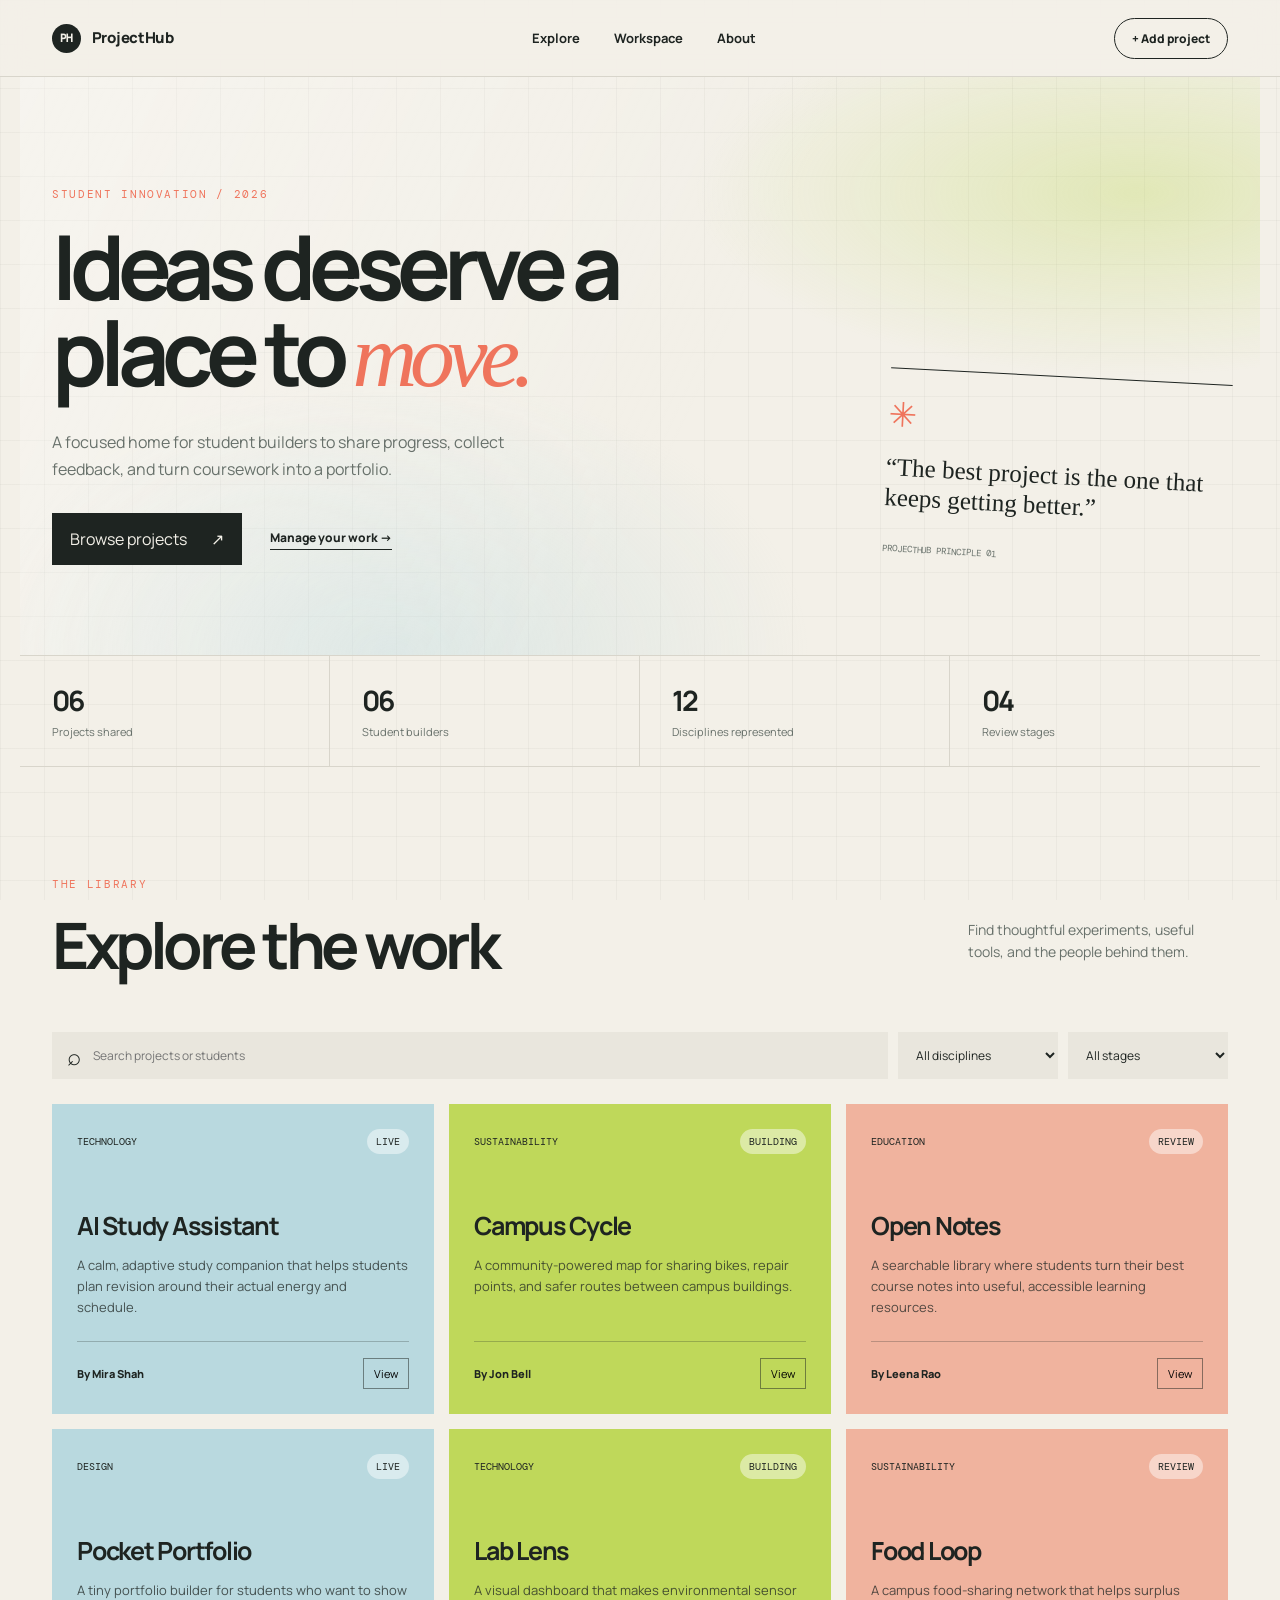
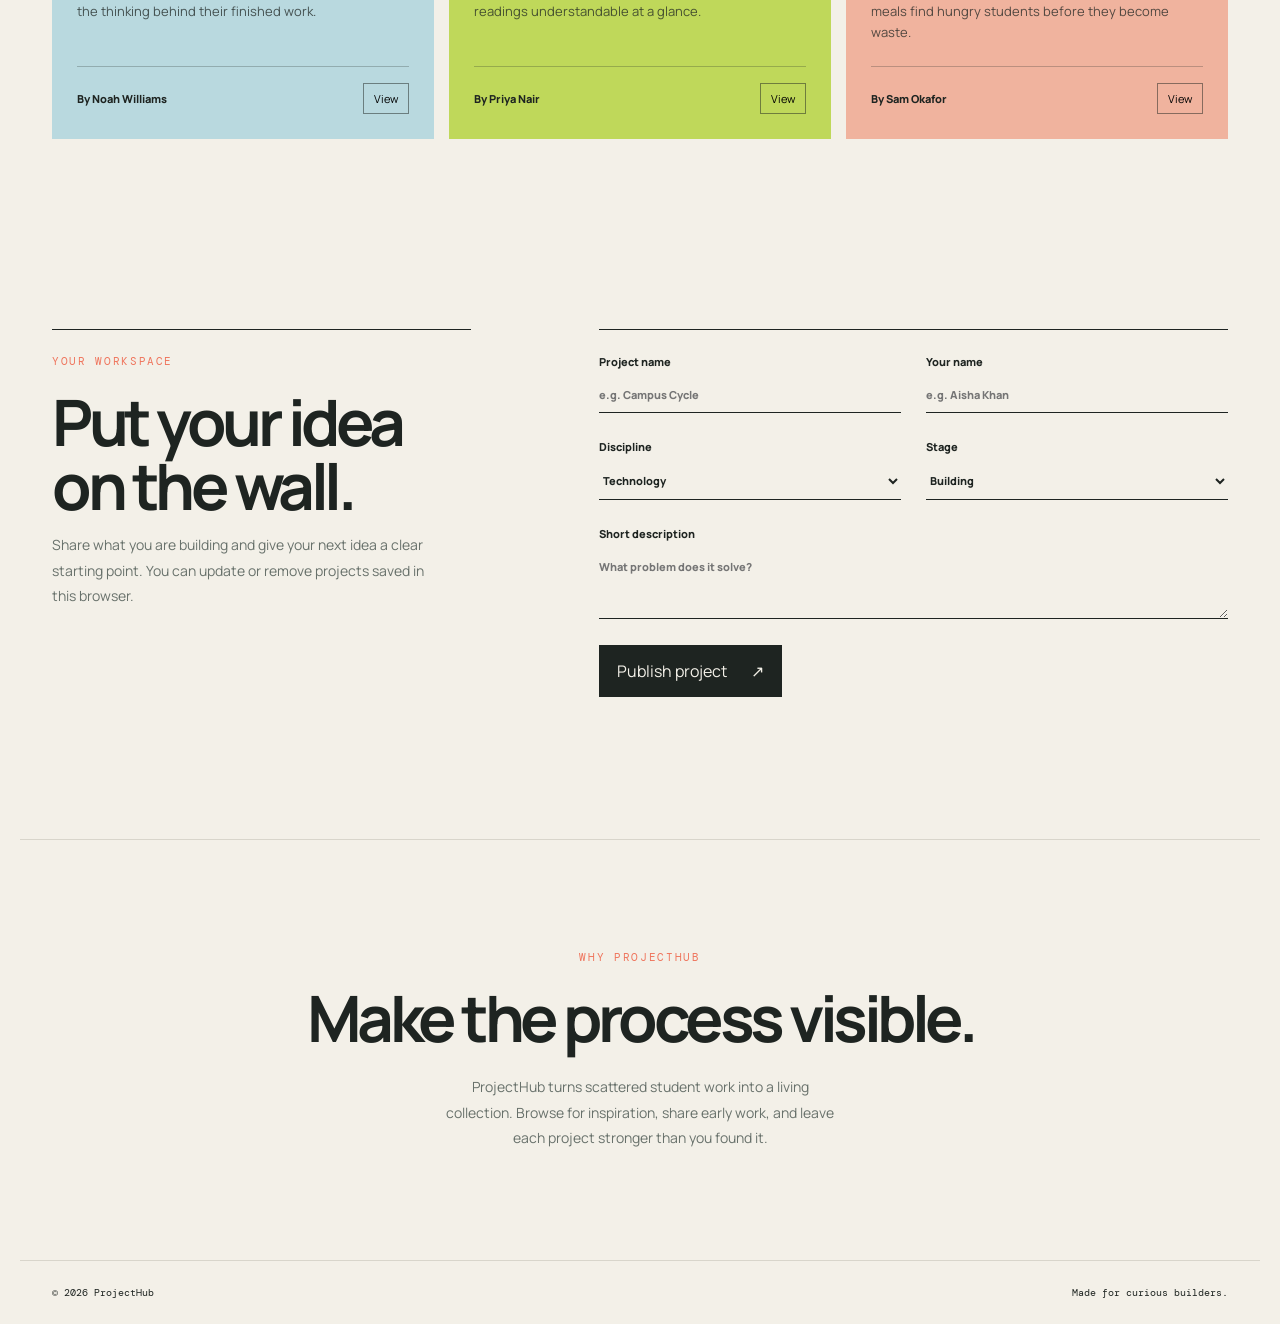
==== ProjectHub_OneFile.html @ 14b0f928 "Add files via upload" ====
<!DOCTYPE html>
<html lang="en">
<head>
    <meta charset="UTF-8">
    <meta name="viewport" content="width=device-width, initial-scale=1.0">
    <meta name="description" content="A student project showcase and management workspace.">
    <title>ProjectHub | Student Showcase</title>
    <link rel="preconnect" href="https://fonts.googleapis.com">
    <link rel="preconnect" href="https://fonts.gstatic.com" crossorigin>
    <link href="https://fonts.googleapis.com/css2?family=DM+Mono:wght@400;500&family=Manrope:wght@400;500;600;700;800&display=swap" rel="stylesheet">

    <style>
:root { --ink: #1e2421; --paper: #f3f0e8; --muted: #68716b; --line: #d8d5cb; --accent: #ef745c; --green: #bfd85a; --blue: #b9d9df; --shadow: 0 22px 50px rgba(30,36,33,.12); }
* { box-sizing: border-box; }
html { scroll-behavior: smooth; }
body { margin: 0; background: var(--paper); color: var(--ink); font-family: Manrope, sans-serif; overflow-x: hidden; }
body::before { background-image: linear-gradient(rgba(30,36,33,.035) 1px, transparent 1px), linear-gradient(90deg, rgba(30,36,33,.035) 1px, transparent 1px); background-size: 44px 44px; content: ""; inset: 0; pointer-events: none; position: fixed; z-index: -1; }
a { color: inherit; text-decoration: none; }
button, input, select, textarea { font: inherit; }
.site-header { border-bottom: 1px solid var(--line); background: rgba(243,240,232,.82); position: sticky; top: 0; z-index: 10; backdrop-filter: blur(16px); }
.nav-shell { align-items: center; display: flex; justify-content: space-between; margin: auto; max-width: 1240px; min-height: 76px; padding: 0 32px; }
.brand { font-size: 15px; font-weight: 800; letter-spacing: -.02em; }.brand span { align-items: center; background: var(--ink); border-radius: 50%; color: var(--paper); display: inline-flex; font-family: 'DM Mono', monospace; font-size: 11px; height: 29px; justify-content: center; margin-right: 8px; width: 29px; }
.nav-links { display: flex; gap: 34px; font-size: 13px; font-weight: 700; }.nav-links a:hover, .text-link:hover { color: var(--accent); }
.nav-action { border: 1px solid var(--ink); border-radius: 30px; font-size: 12px; font-weight: 800; padding: 11px 17px; transition: .25s ease; }.nav-action:hover { background: var(--ink); color: var(--paper); transform: translateY(-2px); }
.hero-shell { background: linear-gradient(115deg, rgba(255,255,255,.3), transparent 55%), radial-gradient(ellipse at 90% 20%, rgba(191,216,90,.34), transparent 28%), radial-gradient(ellipse at 30% 100%, rgba(185,217,223,.4), transparent 34%); display: grid; grid-template-columns: minmax(0, 1.5fr) minmax(260px, .7fr); gap: 8vw; margin: auto; max-width: 1240px; min-height: 560px; padding: 110px 32px 90px; }
.eyebrow { color: var(--accent); font-family: 'DM Mono', monospace; font-size: 11px; letter-spacing: .15em; margin: 0 0 22px; }.hero-copy h1 { font-size: clamp(3.4rem, 7vw, 7rem); letter-spacing: -.08em; line-height: .96; margin: 0; max-width: 800px; }.hero-copy h1 em { color: var(--accent); font-family: Georgia, serif; font-weight: 400; }.hero-text { color: var(--muted); font-size: 16px; line-height: 1.7; margin: 30px 0; max-width: 490px; }.hero-actions { align-items: center; display: flex; gap: 28px; }.button { border: 0; cursor: pointer; display: inline-flex; gap: 24px; justify-content: space-between; padding: 15px 18px; }.button-dark { background: var(--ink); color: var(--paper); }.button-dark:hover { background: var(--accent); }.text-link { border-bottom: 1px solid var(--ink); font-size: 12px; font-weight: 800; padding-bottom: 3px; }.hero-note { align-self: end; border-top: 1px solid var(--ink); padding-top: 22px; transform: rotate(3deg); }.note-mark { color: var(--accent); font-size: 34px; }.hero-note p { font-family: Georgia, serif; font-size: 25px; line-height: 1.2; margin: 16px 0 22px; }.hero-note small { color: var(--muted); font-family: 'DM Mono', monospace; font-size: 9px; }
.metrics { border-bottom: 1px solid var(--line); border-top: 1px solid var(--line); display: grid; grid-template-columns: repeat(4, 1fr); margin: 0 auto; max-width: 1240px; }.metrics div { border-right: 1px solid var(--line); padding: 25px 32px; }.metrics div:last-child { border: 0; }.metrics strong { display: block; font-size: 28px; letter-spacing: -.06em; }.metrics span { color: var(--muted); font-size: 11px; }
.content-section, .workspace-section, .about-section { margin: auto; max-width: 1240px; padding: 110px 32px; }.section-heading { align-items: end; display: flex; justify-content: space-between; }.section-heading h2, .workspace-copy h2, .about-section h2 { font-size: clamp(2.4rem, 5vw, 4.3rem); letter-spacing: -.07em; line-height: 1; margin: 0; }.section-intro { color: var(--muted); font-size: 14px; line-height: 1.6; max-width: 260px; }.toolbar { display: flex; gap: 10px; margin: 55px 0 25px; }.search-box { align-items: center; background: #e9e6dd; display: flex; flex: 1; gap: 8px; padding: 0 15px; }.search-box span { font-size: 24px; }.search-box input, .toolbar select { background: transparent; border: 0; color: var(--ink); font-size: 12px; outline: 0; padding: 14px 4px; width: 100%; }.toolbar select { background: #e9e6dd; cursor: pointer; padding: 14px; width: 160px; }
.project-grid { display: grid; gap: 15px; grid-template-columns: repeat(3, 1fr); }.project-card { background: var(--blue); display: flex; flex-direction: column; min-height: 310px; padding: 25px; position: relative; }.project-card:nth-child(3n+2) { background: var(--green); }.project-card:nth-child(3n) { background: #f0b39e; }.card-top { align-items: center; display: flex; justify-content: space-between; }.category, .status { font-family: 'DM Mono', monospace; font-size: 10px; text-transform: uppercase; }.status { background: rgba(255,255,255,.45); border-radius: 20px; padding: 6px 9px; }.project-card h3 { font-size: 25px; letter-spacing: -.05em; margin: 54px 0 12px; }.project-card p { color: rgba(30,36,33,.75); font-size: 13px; line-height: 1.6; margin: 0; }.card-footer { align-items: center; border-top: 1px solid rgba(30,36,33,.25); display: flex; justify-content: space-between; margin-top: auto; padding-top: 16px; }.owner { font-size: 11px; font-weight: 800; }.card-actions { display: flex; gap: 8px; }.card-actions button { background: transparent; border: 1px solid rgba(30,36,33,.5); cursor: pointer; font-size: 11px; padding: 7px 10px; }.card-actions button:hover { background: var(--ink); color: var(--paper); }.empty-state { color: var(--muted); padding: 50px 0; text-align: center; }
.workspace-section { display: grid; gap: 10vw; grid-template-columns: .8fr 1.2fr; padding-bottom: 130px; padding-top: 80px; }.workspace-section > * { border-top: 1px solid var(--ink); padding-top: 24px; }.workspace-copy p:last-child, .about-section > p:last-child { color: var(--muted); font-size: 14px; line-height: 1.8; max-width: 390px; }.project-form label { display: block; font-size: 11px; font-weight: 800; }.project-form input, .project-form select, .project-form textarea { background: transparent; border: 0; border-bottom: 1px solid var(--ink); border-radius: 0; color: var(--ink); display: block; margin: 8px 0 26px; outline: 0; padding: 10px 0; width: 100%; }.project-form textarea { min-height: 70px; resize: vertical; }.form-row { display: grid; gap: 25px; grid-template-columns: 1fr 1fr; }.form-message { color: #4d7533; font-size: 12px; }.about-section { border-top: 1px solid var(--line); text-align: center; }.about-section h2 { margin-bottom: 24px; }.about-section > p:last-child { margin: auto; }
dialog { background: var(--paper); border: 1px solid var(--ink); max-width: 520px; padding: 42px; width: calc(100% - 40px); }.close-dialog { background: transparent; border: 0; cursor: pointer; font-size: 28px; position: absolute; right: 16px; top: 10px; }.dialog-meta { color: var(--accent); font-family: 'DM Mono', monospace; font-size: 11px; }.dialog-title { font-size: 35px; letter-spacing: -.06em; }.dialog-description { color: var(--muted); line-height: 1.7; }.dialog-owner { font-size: 12px; font-weight: 800; }::backdrop { background: rgba(30,36,33,.45); }
footer { border-top: 1px solid var(--line); display: flex; font-family: 'DM Mono', monospace; font-size: 10px; justify-content: space-between; margin: auto; max-width: 1240px; padding: 25px 32px; }
@keyframes rise-in { from { opacity: 0; transform: translateY(16px); } to { opacity: 1; transform: translateY(0); } }
@media (prefers-reduced-motion: reduce) { *, *::before, *::after { animation-duration: .01ms !important; scroll-behavior: auto !important; transition-duration: .01ms !important; } }
@media (max-width: 720px) { .nav-shell { padding: 0 18px; }.nav-links { display: none; }.nav-action { padding: 9px 12px; }.hero-shell, .workspace-section { display: block; padding: 75px 20px; }.hero-note { margin: 80px 20px 0; }.metrics { grid-template-columns: repeat(2, 1fr); }.metrics div { border-bottom: 1px solid var(--line); padding: 20px; }.metrics div:nth-child(2) { border-right: 0; }.content-section, .about-section { padding: 75px 20px; }.section-heading { display: block; }.section-intro { margin-top: 20px; }.toolbar { flex-wrap: wrap; margin-top: 35px; }.search-box { flex-basis: 100%; }.toolbar select { flex: 1; width: auto; }.project-grid { grid-template-columns: 1fr; }.workspace-copy { margin-bottom: 55px; }.form-row { display: block; }.hero-actions { align-items: flex-start; flex-direction: column; gap: 20px; }footer { padding: 22px 20px; } }
.project-card { animation: rise-in .55s both; transition: box-shadow .25s ease, transform .25s ease; }
.project-card:hover { box-shadow: var(--shadow); transform: translateY(-7px) rotate(-.5deg); }
.button-dark { transition: .25s ease; }
.button-dark:hover { box-shadow: 0 10px 22px rgba(239,116,92,.2); transform: translateY(-3px); }
.card-actions button { transition: .2s ease; }
    </style>
</head>
<body>
    <header class="site-header">
        <nav class="nav-shell" aria-label="Main navigation">
            <a class="brand" href="#top" aria-label="ProjectHub home"><span>PH</span> ProjectHub</a>
            <div class="nav-links">
                <a href="#projects">Explore</a>
                <a href="#workspace">Workspace</a>
                <a href="#about">About</a>
            </div>
            <a class="nav-action" href="#workspace">+ Add project</a>
        </nav>
    </header>

    <main id="top">
        <section class="hero-shell">
            <div class="hero-copy">
                <p class="eyebrow">STUDENT INNOVATION / 2026</p>
                <h1>Ideas deserve a place to <em>move.</em></h1>
                <p class="hero-text">A focused home for student builders to share progress, collect feedback, and turn coursework into a portfolio.</p>
                <div class="hero-actions">
                    <a class="button button-dark" href="#projects">Browse projects <span>↗</span></a>
                    <a class="text-link" href="#workspace">Manage your work <span>→</span></a>
                </div>
            </div>
            <div class="hero-note" aria-label="ProjectHub introduction">
                <span class="note-mark">✳</span>
                <p>“The best project is the one that keeps getting better.”</p>
                <small>PROJECTHUB PRINCIPLE 01</small>
            </div>
        </section>

        <section class="metrics" aria-label="ProjectHub overview">
            <div><strong id="projectCount">0</strong><span>Projects shared</span></div>
            <div><strong id="studentCount">0</strong><span>Student builders</span></div>
            <div><strong>12</strong><span>Disciplines represented</span></div>
            <div><strong>04</strong><span>Review stages</span></div>
        </section>

        <section class="content-section" id="projects">
            <div class="section-heading">
                <div><p class="eyebrow">THE LIBRARY</p><h2>Explore the work</h2></div>
                <p class="section-intro">Find thoughtful experiments, useful tools, and the people behind them.</p>
            </div>
            <div class="toolbar">
                <label class="search-box"><span aria-hidden="true">⌕</span><input id="searchInput" type="search" placeholder="Search projects or students" aria-label="Search projects or students"></label>
                <select id="categoryFilter" aria-label="Filter by category"><option value="all">All disciplines</option><option value="Technology">Technology</option><option value="Design">Design</option><option value="Sustainability">Sustainability</option><option value="Education">Education</option></select>
                <select id="statusFilter" aria-label="Filter by status"><option value="all">All stages</option><option value="Building">Building</option><option value="Review">In review</option><option value="Live">Live</option></select>
            </div>
            <div class="project-grid" id="projectGrid" aria-live="polite"></div>
            <p class="empty-state" id="emptyState" hidden>No projects match those filters. Try another search.</p>
        </section>

        <section class="workspace-section" id="workspace">
            <div class="workspace-copy"><p class="eyebrow">YOUR WORKSPACE</p><h2>Put your idea on the wall.</h2><p>Share what you are building and give your next idea a clear starting point. You can update or remove projects saved in this browser.</p></div>
            <form class="project-form" id="projectForm">
                <div class="form-row"><label>Project name<input id="projectName" required maxlength="48" placeholder="e.g. Campus Cycle"></label><label>Your name<input id="studentName" required maxlength="36" placeholder="e.g. Aisha Khan"></label></div>
                <div class="form-row"><label>Discipline<select id="projectCategory"><option>Technology</option><option>Design</option><option>Sustainability</option><option>Education</option></select></label><label>Stage<select id="projectStatus"><option>Building</option><option>Review</option><option>Live</option></select></label></div>
                <label>Short description<textarea id="projectDescription" required maxlength="180" placeholder="What problem does it solve?"></textarea></label>
                <button class="button button-dark" type="submit">Publish project <span>↗</span></button>
                <p class="form-message" id="formMessage" role="status"></p>
            </form>
        </section>

        <section class="about-section" id="about"><p class="eyebrow">WHY PROJECTHUB</p><h2>Make the process visible.</h2><p>ProjectHub turns scattered student work into a living collection. Browse for inspiration, share early work, and leave each project stronger than you found it.</p></section>
    </main>

    <dialog id="projectDialog"><button class="close-dialog" id="closeDialog" aria-label="Close project details">×</button><div id="dialogContent"></div></dialog>
    <footer><span>© 2026 ProjectHub</span><span>Made for curious builders.</span></footer>

    <script>
const starterProjects = [
    { id: 1, name: "AI Study Assistant", owner: "Mira Shah", category: "Technology", status: "Live", description: "A calm, adaptive study companion that helps students plan revision around their actual energy and schedule." },
    { id: 2, name: "Campus Cycle", owner: "Jon Bell", category: "Sustainability", status: "Building", description: "A community-powered map for sharing bikes, repair points, and safer routes between campus buildings." },
    { id: 3, name: "Open Notes", owner: "Leena Rao", category: "Education", status: "Review", description: "A searchable library where students turn their best course notes into useful, accessible learning resources." },
    { id: 4, name: "Pocket Portfolio", owner: "Noah Williams", category: "Design", status: "Live", description: "A tiny portfolio builder for students who want to show the thinking behind their finished work." },
    { id: 5, name: "Lab Lens", owner: "Priya Nair", category: "Technology", status: "Building", description: "A visual dashboard that makes environmental sensor readings understandable at a glance." },
    { id: 6, name: "Food Loop", owner: "Sam Okafor", category: "Sustainability", status: "Review", description: "A campus food-sharing network that helps surplus meals find hungry students before they become waste." }
];

const savedProjects = JSON.parse(localStorage.getItem("projecthub-projects") || "null");
let projects = savedProjects || starterProjects;
const grid = document.getElementById("projectGrid");
const emptyState = document.getElementById("emptyState");

function renderProjects() {
    const search = document.getElementById("searchInput").value.toLowerCase().trim();
    const category = document.getElementById("categoryFilter").value;
    const status = document.getElementById("statusFilter").value;
    const filtered = projects.filter(project => {
        const matchesSearch = `${project.name} ${project.owner} ${project.description}`.toLowerCase().includes(search);
        return matchesSearch && (category === "all" || project.category === category) && (status === "all" || project.status === status);
    });
    grid.innerHTML = filtered.map(project => `
        <article class="project-card">
            <div class="card-top"><span class="category">${project.category}</span><span class="status">${project.status}</span></div>
            <h3>${project.name}</h3><p>${project.description}</p>
            <div class="card-footer"><span class="owner">By ${project.owner}</span><div class="card-actions"><button data-view="${project.id}">View</button>${project.userCreated ? `<button data-delete="${project.id}" aria-label="Delete ${project.name}">Delete</button>` : ""}</div></div>
        </article>`).join("");
    emptyState.hidden = filtered.length > 0;
    document.getElementById("projectCount").textContent = projects.length.toString().padStart(2, "0");
    document.getElementById("studentCount").textContent = new Set(projects.map(project => project.owner)).size.toString().padStart(2, "0");
}

function openProject(project) {
    document.getElementById("dialogContent").innerHTML = `<p class="dialog-meta">${project.category} / ${project.status}</p><h2 class="dialog-title">${project.name}</h2><p class="dialog-description">${project.description}</p><p class="dialog-owner">Project by ${project.owner}</p>`;
    document.getElementById("projectDialog").showModal();
}

grid.addEventListener("click", event => {
    const viewId = event.target.dataset.view;
    const deleteId = event.target.dataset.delete;
    if (viewId) openProject(projects.find(project => project.id === Number(viewId)));
    if (deleteId) { projects = projects.filter(project => project.id !== Number(deleteId)); localStorage.setItem("projecthub-projects", JSON.stringify(projects)); renderProjects(); }
});
["searchInput", "categoryFilter", "statusFilter"].forEach(id => document.getElementById(id).addEventListener("input", renderProjects));
document.getElementById("closeDialog").addEventListener("click", () => document.getElementById("projectDialog").close());
document.getElementById("projectForm").addEventListener("submit", event => {
    event.preventDefault();
    const project = { id: Date.now(), name: document.getElementById("projectName").value.trim(), owner: document.getElementById("studentName").value.trim(), category: document.getElementById("projectCategory").value, status: document.getElementById("projectStatus").value, description: document.getElementById("projectDescription").value.trim(), userCreated: true };
    projects = [project, ...projects];
    localStorage.setItem("projecthub-projects", JSON.stringify(projects));
    event.target.reset();
    document.getElementById("formMessage").textContent = `${project.name} is now in your project library.`;
    renderProjects();
    document.getElementById("projects").scrollIntoView({ behavior: "smooth" });
});
renderProjects();
    </script>
</body>
</html>
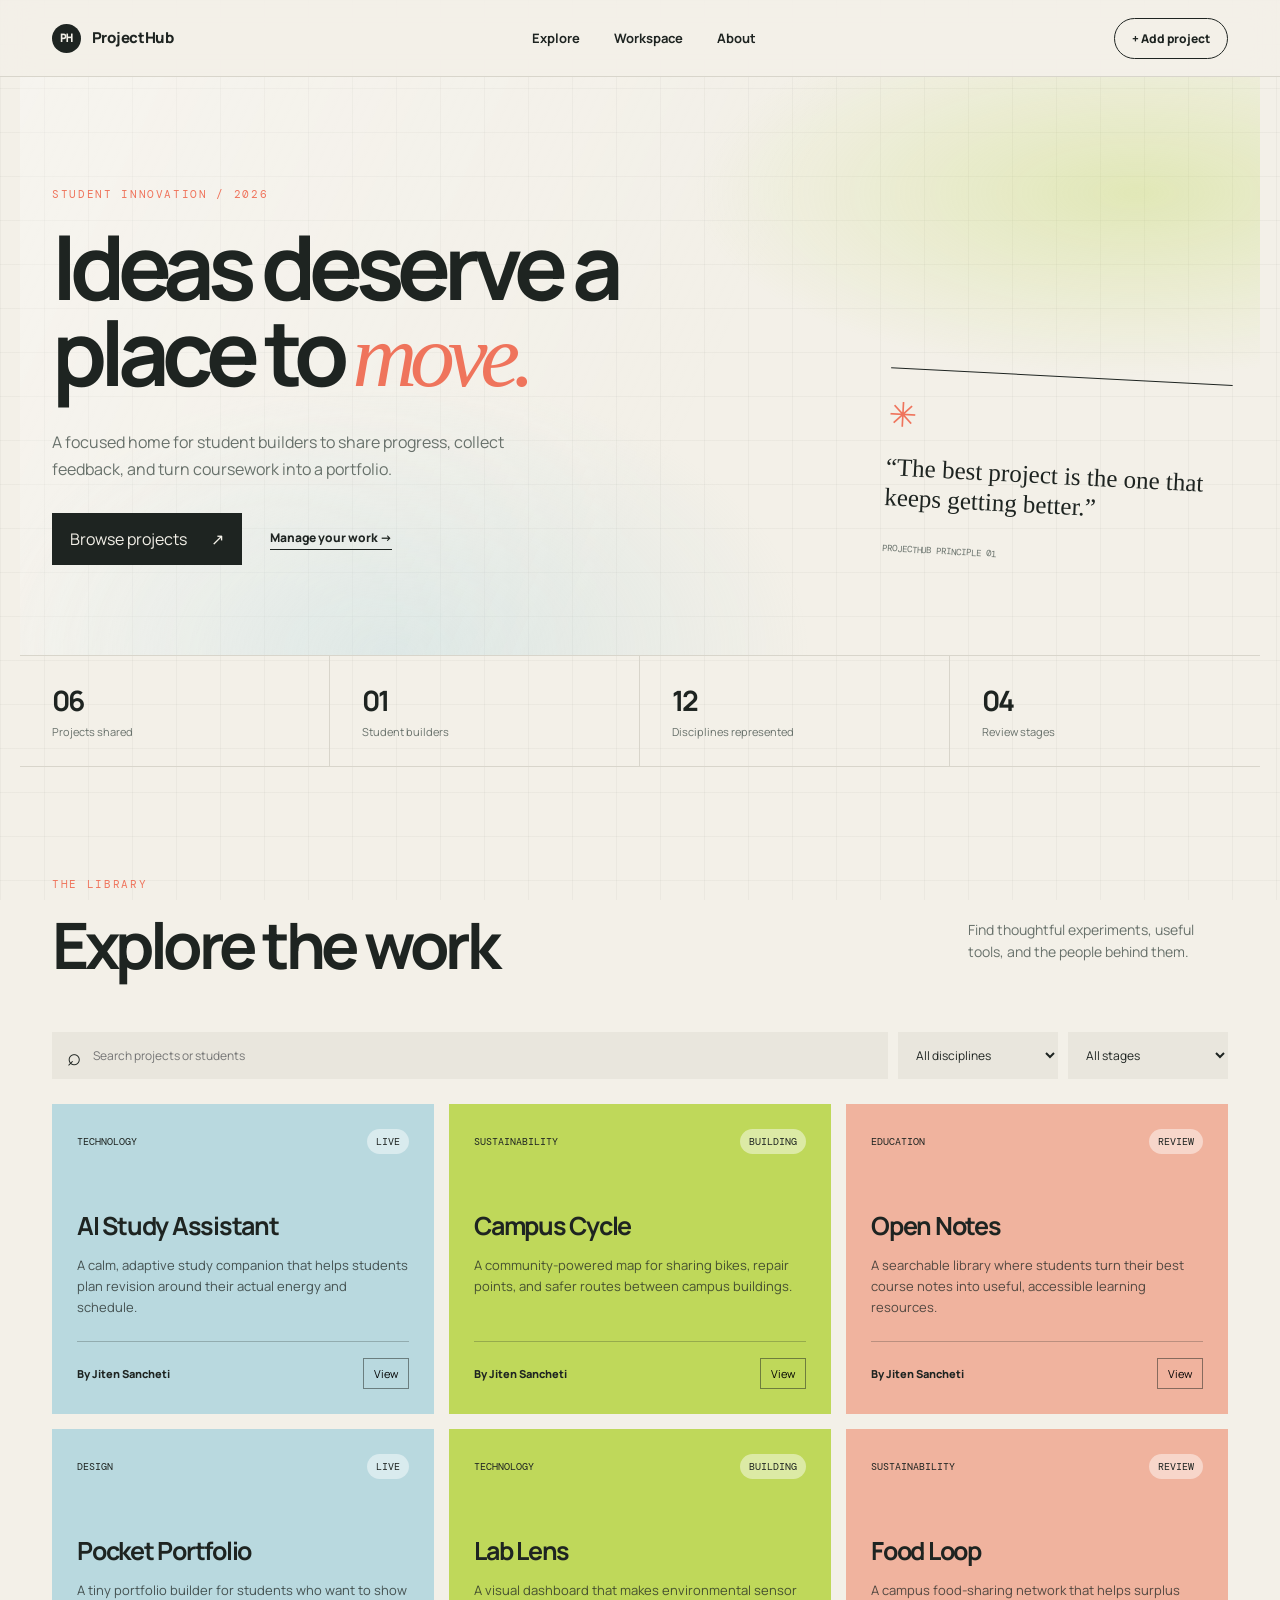
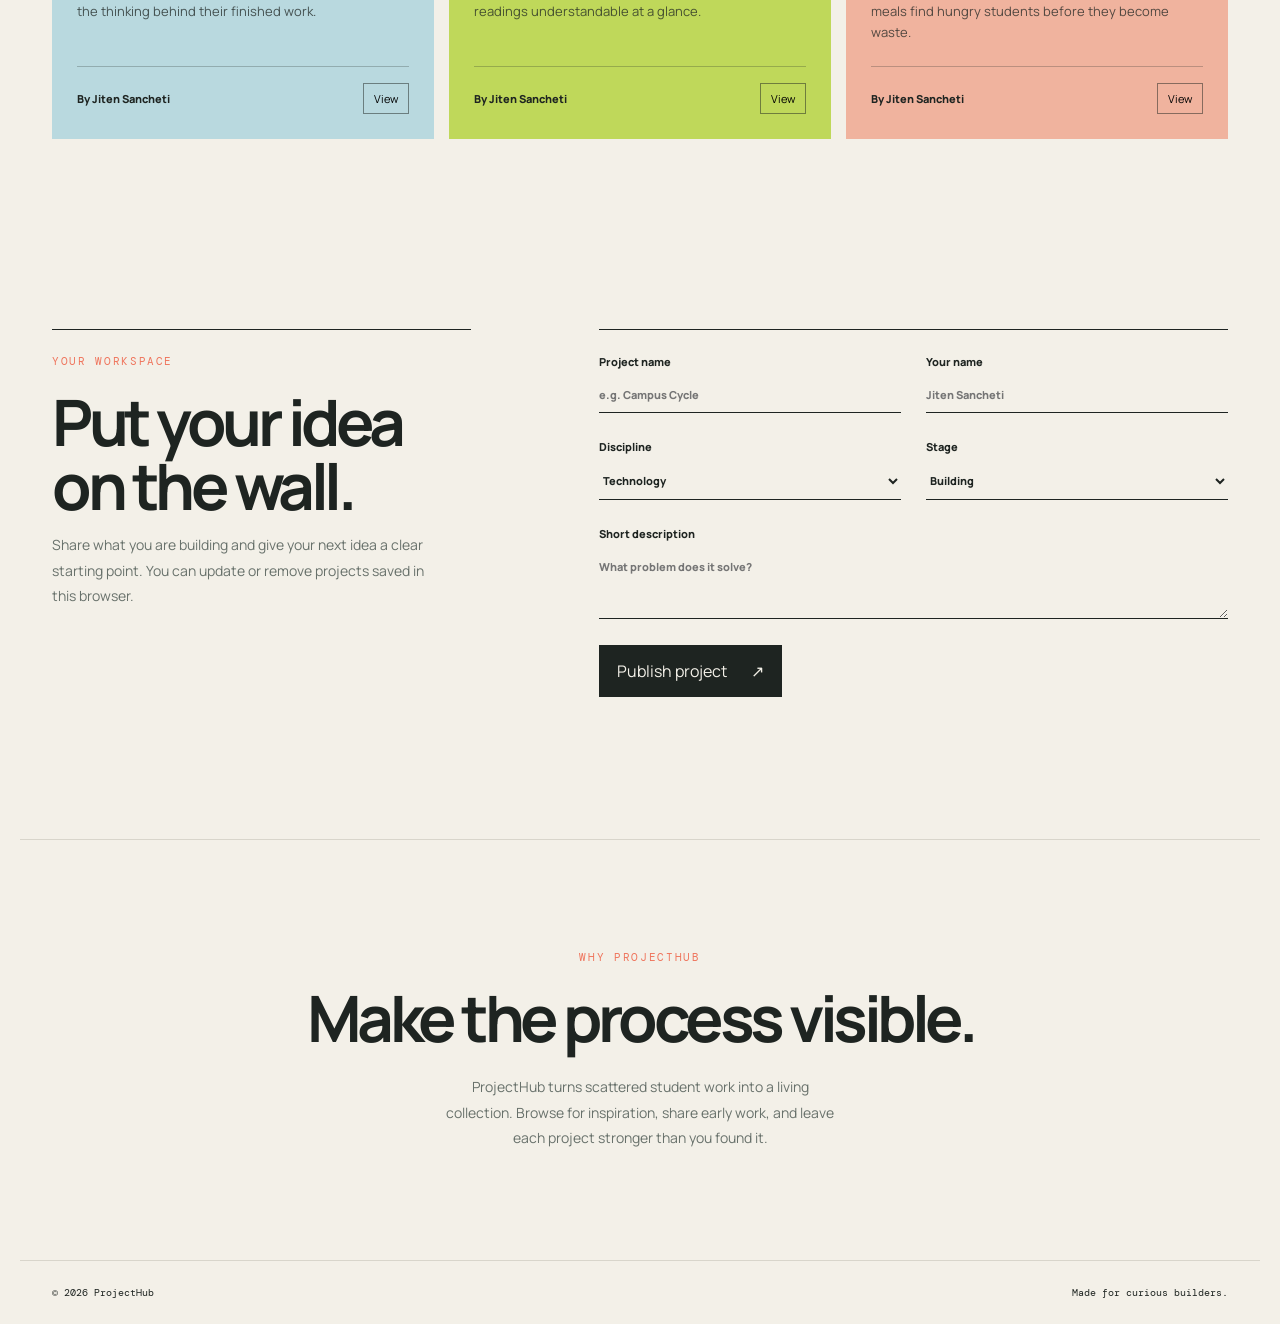
==== commit 54a17c9f: "Update names to Jiten Sancheti" ====
--- a/ProjectHub_OneFile.html
+++ b/ProjectHub_OneFile.html
@@ -95,7 +95,7 @@
         <section class="workspace-section" id="workspace">
             <div class="workspace-copy"><p class="eyebrow">YOUR WORKSPACE</p><h2>Put your idea on the wall.</h2><p>Share what you are building and give your next idea a clear starting point. You can update or remove projects saved in this browser.</p></div>
             <form class="project-form" id="projectForm">
-                <div class="form-row"><label>Project name<input id="projectName" required maxlength="48" placeholder="e.g. Campus Cycle"></label><label>Your name<input id="studentName" required maxlength="36" placeholder="e.g. Aisha Khan"></label></div>
+                <div class="form-row"><label>Project name<input id="projectName" required maxlength="48" placeholder="e.g. Campus Cycle"></label><label>Your name<input id="studentName" required maxlength="36" placeholder="Jiten Sancheti"></label></div>
                 <div class="form-row"><label>Discipline<select id="projectCategory"><option>Technology</option><option>Design</option><option>Sustainability</option><option>Education</option></select></label><label>Stage<select id="projectStatus"><option>Building</option><option>Review</option><option>Live</option></select></label></div>
                 <label>Short description<textarea id="projectDescription" required maxlength="180" placeholder="What problem does it solve?"></textarea></label>
                 <button class="button button-dark" type="submit">Publish project <span>↗</span></button>
@@ -111,12 +111,12 @@
 
     <script>
 const starterProjects = [
-    { id: 1, name: "AI Study Assistant", owner: "Mira Shah", category: "Technology", status: "Live", description: "A calm, adaptive study companion that helps students plan revision around their actual energy and schedule." },
-    { id: 2, name: "Campus Cycle", owner: "Jon Bell", category: "Sustainability", status: "Building", description: "A community-powered map for sharing bikes, repair points, and safer routes between campus buildings." },
-    { id: 3, name: "Open Notes", owner: "Leena Rao", category: "Education", status: "Review", description: "A searchable library where students turn their best course notes into useful, accessible learning resources." },
-    { id: 4, name: "Pocket Portfolio", owner: "Noah Williams", category: "Design", status: "Live", description: "A tiny portfolio builder for students who want to show the thinking behind their finished work." },
-    { id: 5, name: "Lab Lens", owner: "Priya Nair", category: "Technology", status: "Building", description: "A visual dashboard that makes environmental sensor readings understandable at a glance." },
-    { id: 6, name: "Food Loop", owner: "Sam Okafor", category: "Sustainability", status: "Review", description: "A campus food-sharing network that helps surplus meals find hungry students before they become waste." }
+    { id: 1, name: "AI Study Assistant", owner: "Jiten Sancheti", category: "Technology", status: "Live", description: "A calm, adaptive study companion that helps students plan revision around their actual energy and schedule." },
+    { id: 2, name: "Campus Cycle", owner: "Jiten Sancheti", category: "Sustainability", status: "Building", description: "A community-powered map for sharing bikes, repair points, and safer routes between campus buildings." },
+    { id: 3, name: "Open Notes", owner: "Jiten Sancheti", category: "Education", status: "Review", description: "A searchable library where students turn their best course notes into useful, accessible learning resources." },
+    { id: 4, name: "Pocket Portfolio", owner: "Jiten Sancheti", category: "Design", status: "Live", description: "A tiny portfolio builder for students who want to show the thinking behind their finished work." },
+    { id: 5, name: "Lab Lens", owner: "Jiten Sancheti", category: "Technology", status: "Building", description: "A visual dashboard that makes environmental sensor readings understandable at a glance." },
+    { id: 6, name: "Food Loop", owner: "Jiten Sancheti", category: "Sustainability", status: "Review", description: "A campus food-sharing network that helps surplus meals find hungry students before they become waste." }
 ];
 
 const savedProjects = JSON.parse(localStorage.getItem("projecthub-projects") || "null");
